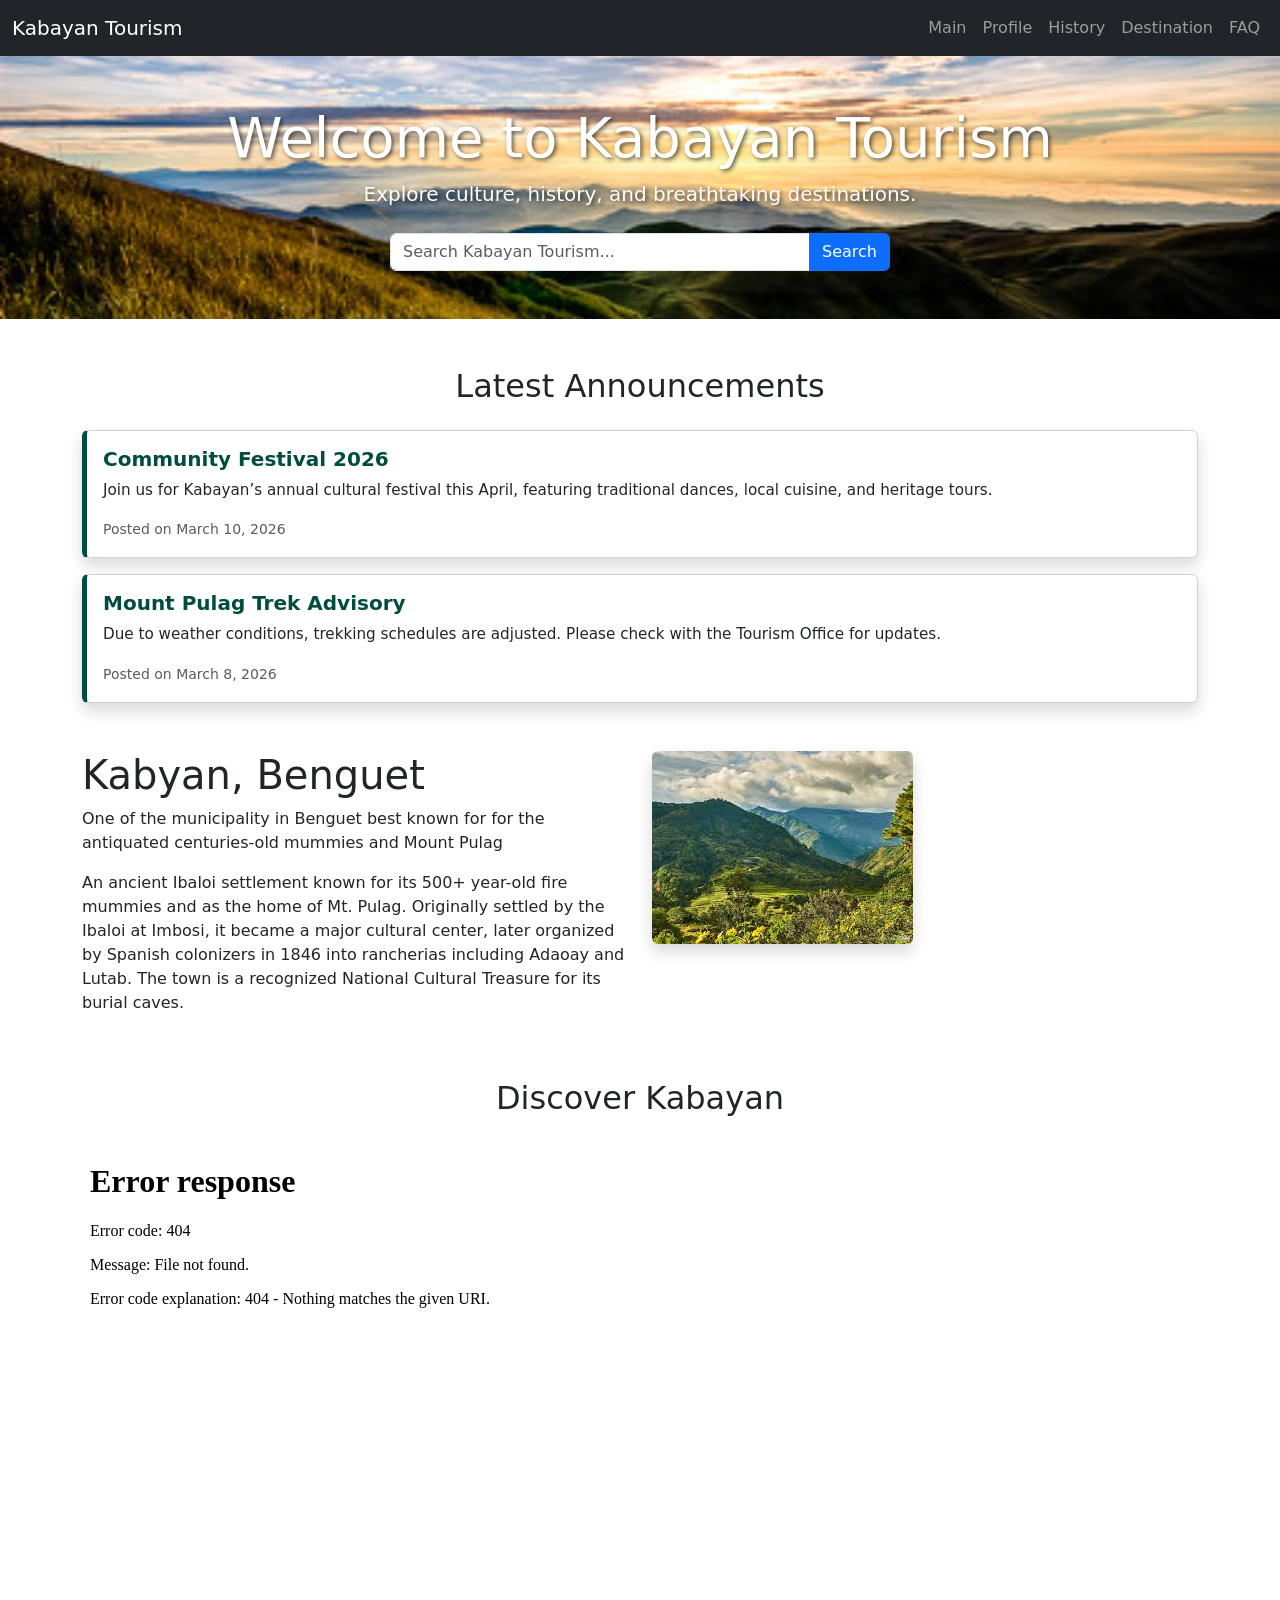
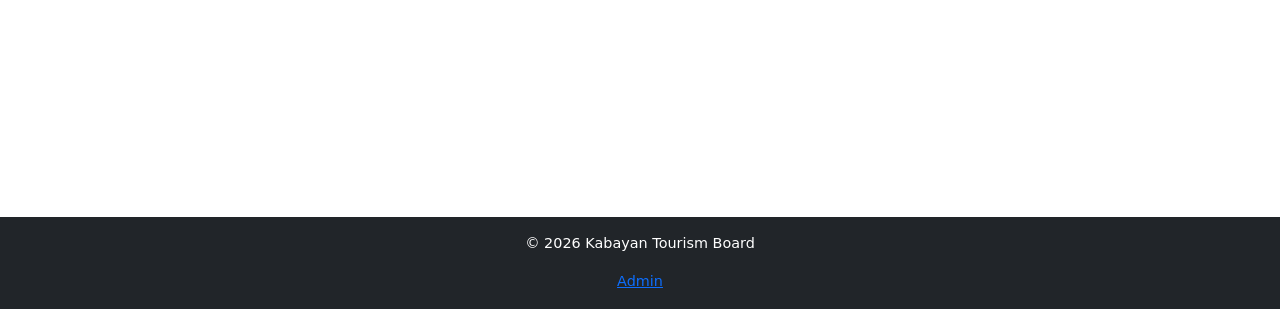
==== KABAYAN/index.html @ dd22f842 "Add files via upload" ====
<!DOCTYPE html>
<html lang="en">

<head>
    <meta charset="UTF-8">
    <meta name="viewport" content="width=device-width, initial-scale=1.0">
    <title>Kabayan Tourism - Main</title>
    <!-- Bootstrap CSS -->
    <link href="https://cdn.jsdelivr.net/npm/bootstrap@5.3.2/dist/css/bootstrap.min.css" rel="stylesheet">
    <link rel="stylesheet" href="css/style.css">
</head>

<body>
    <!-- Navbar -->
    <nav class="navbar navbar-expand-lg navbar-dark bg-dark">
        <div class="container-fluid">
            <a class="navbar-brand" href="index.html">Kabayan Tourism</a>
            <button class="navbar-toggler" type="button" data-bs-toggle="collapse" data-bs-target="#navbarNav"
                aria-controls="navbarNav" aria-expanded="false" aria-label="Toggle navigation">
                <span class="navbar-toggler-icon"></span>
            </button>
            <div class="collapse navbar-collapse" id="navbarNav">
                <ul class="navbar-nav ms-auto">
                    <li class="nav-item"><a class="nav-link" href="index.html">Main</a></li>
                    <li class="nav-item"><a class="nav-link" href="profile.html">Profile</a></li>
                    <li class="nav-item"><a class="nav-link" href="history.html">History</a></li>
                    <li class="nav-item"><a class="nav-link" href="destination.html">Destination</a></li>
                    <li class="nav-item"><a class="nav-link" href="faq.html">FAQ</a></li>
                </ul>
            </div>
        </div>
    </nav>
    <!-- Hero Section -->
    <header class="bg-light text-center py-5">
        <h1 class="display-4">Welcome to Kabayan Tourism</h1>
        <p class="lead">Explore culture, history, and breathtaking destinations.</p>

        <!-- Search Bar -->
        <div class="container mt-4">
            <form id="searchForm" class="d-flex justify-content-center">
                <div class="input-group" style="max-width: 500px;">
                    <input type="text" id="searchInput" class="form-control" placeholder="Search Kabayan Tourism..."
                        required>
                    <button class="btn btn-primary" type="submit">Search</button>
                </div>
            </form>
        </div>
    </header>
    <!-- Announcements Section -->
    <section class="container my-5">
        <h2 class="text-center mb-4">Latest Announcements</h2>
        <div class="card shadow mb-3">
            <div class="card-body">
                <h5 class="card-title">Community Festival 2026</h5>
                <p class="card-text">Join us for Kabayan’s annual cultural festival this April, featuring traditional
                    dances, local cuisine, and heritage tours.</p>
                <small class="text-muted">Posted on March 10, 2026</small>
            </div>
        </div>
        <div class="card shadow mb-3">
            <div class="card-body">
                <h5 class="card-title">Mount Pulag Trek Advisory</h5>
                <p class="card-text">Due to weather conditions, trekking schedules are adjusted. Please check with the
                    Tourism Office for updates.</p>
                <small class="text-muted">Posted on March 8, 2026</small>
            </div>
        </div>
    </section>
    <!-- Content -->
    <main class="container my-5">
        <div class="row">
            <div class="col-md-6">
                <h1>Kabyan, Benguet</h1>
                <p>One of the municipality in Benguet best known for for the antiquated centuries-old mummies and Mount
                    Pulag</p>
                <p>An ancient Ibaloi settlement known for its 500+ year-old fire mummies and as the home of Mt. Pulag.
                    Originally settled by the Ibaloi at Imbosi, it became a major cultural center, later organized by
                    Spanish colonizers in 1846 into rancherias including Adaoay and Lutab.
                    The town is a recognized National Cultural Treasure for its burial caves.</p>
            </div>
            <div class="col-md-6">
                <img src="images/bg_2.jpg" class="img-fluid rounded shadow" alt="Kabayan landscape">
            </div>
        </div>
    </main>


    <!-- Video Section -->
    <section class="container my-5 text-center">
        <h2 class="mb-4">Discover Kabayan</h2>
        <div class="ratio ratio-16x9">
            <iframe src="vd.mp4" title="Kabayan Tourism Video" allowfullscreen></iframe>
        </div>
    </section>
    <footer class="bg-dark text-white text-center py-3">
        <p>&copy; 2026 Kabayan Tourism Board</p>
        <!-- Hidden Admin Link -->
        <a href="login.html" class="admin-link">Admin</a>
    </footer>

    <!-- Bootstrap JS -->
    <script src="https://cdn.jsdelivr.net/npm/bootstrap@5.3.2/dist/js/bootstrap.bundle.min.js"></script>
    <script src="js/script.js"></script>
</body>

</html>
---- KABAYAN/css/style.css ----
header {
  background: url('../images/bg_1.jpg') no-repeat center center/cover;
  color: white;
}

header h1, header p {
  text-shadow: 2px 2px 4px rgba(0,0,0,0.6);
}

footer {
  font-size: 0.9rem;
}
.carousel-caption {
  padding: 1rem;
  font-size: 1rem;
}
.carousel-caption h5 {
  font-weight: bold;
}
.accordion-button {
  font-weight: bold;
}
.accordion-body {
  background: #f9f9f9;
}
.card {
  border-left: 5px solid #004d40;
}
.card-title {
  font-weight: bold;
}
.badge {
  margin-top: 0.5rem;
}
.card-title {
  font-weight: bold;
  color: #004d40;
}
.card-text {
  font-size: 0.95rem;
}
#results .card-title {
  font-weight: bold;
  .card-img-top {
  max-height: 180px;
  object-fit: cover;
}
}
.modal-body img {
  max-height: 300px;
  object-fit: cover;
}
.video-container {
  position: relative;
  display: inline-block;
}
#playButton {
  font-size: 1.5rem;
  background-color: rgba(0, 123, 255, 0.9);
  border: none;
}
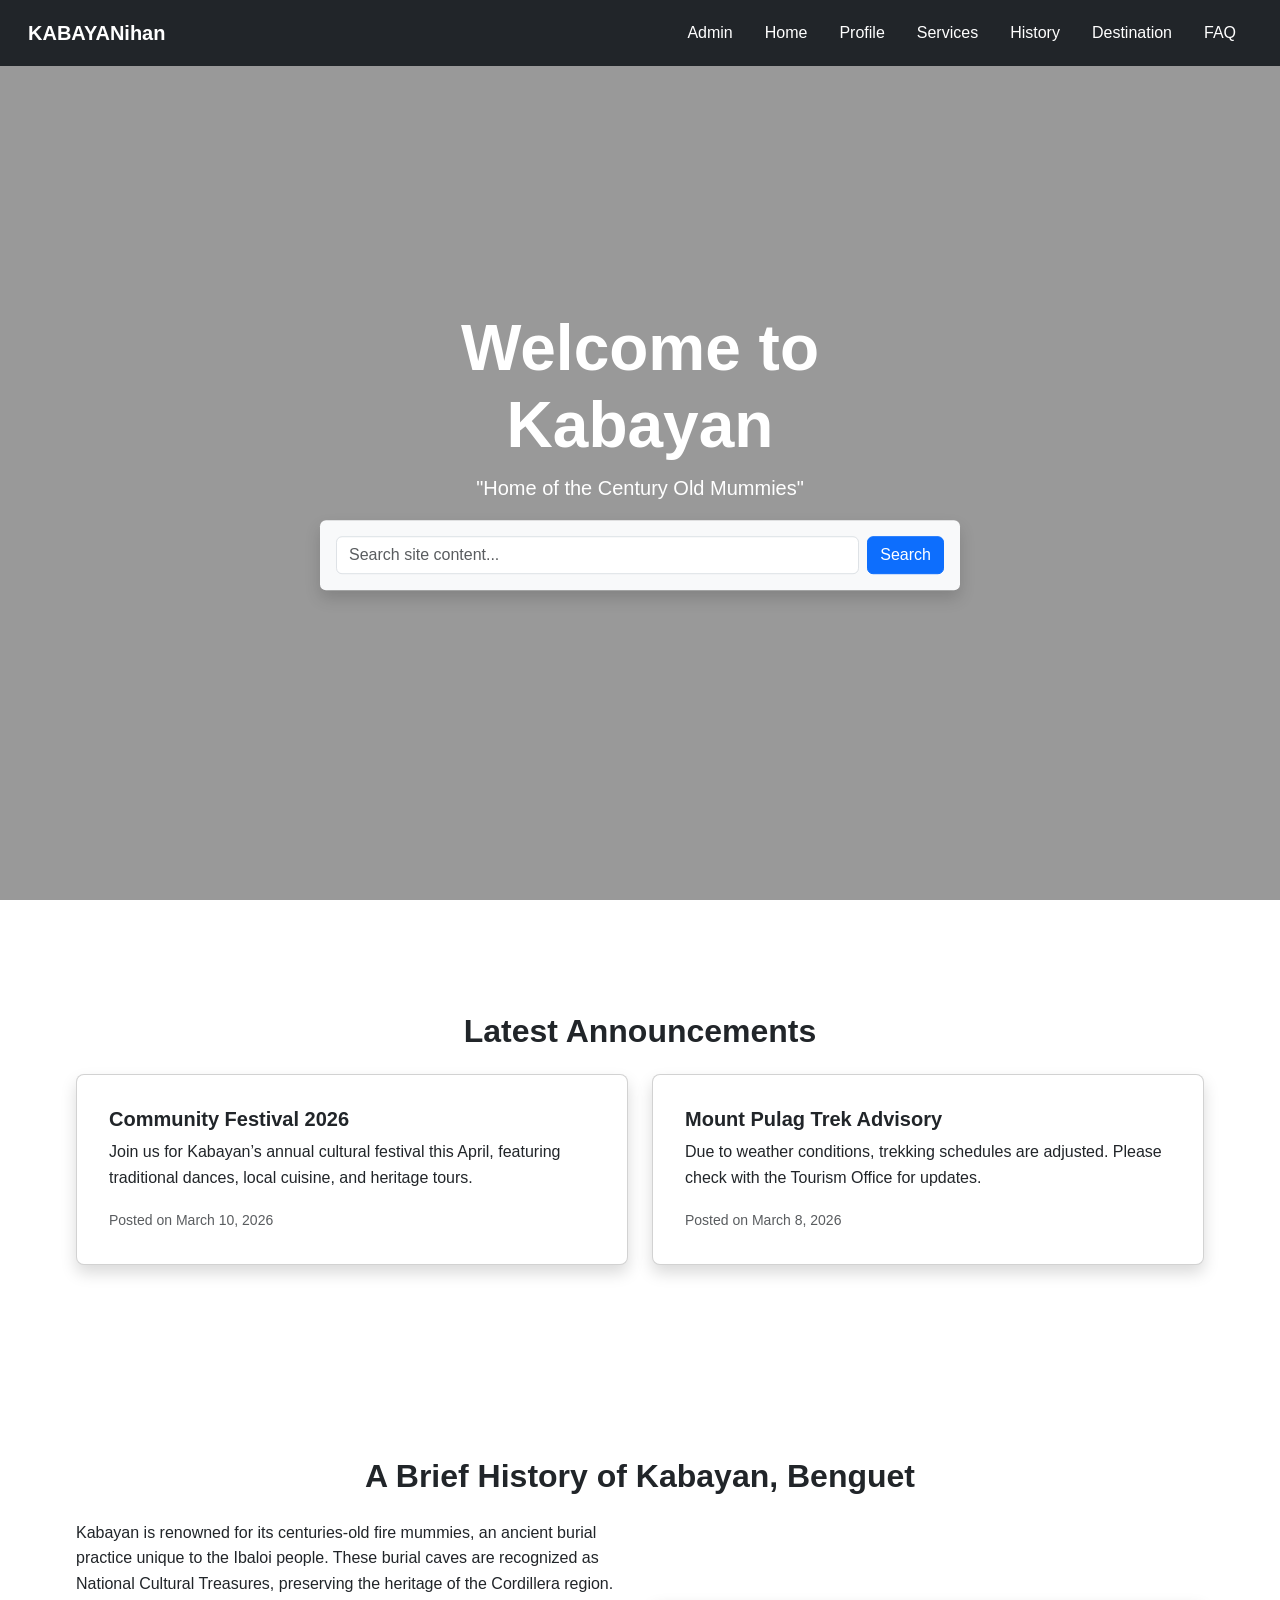
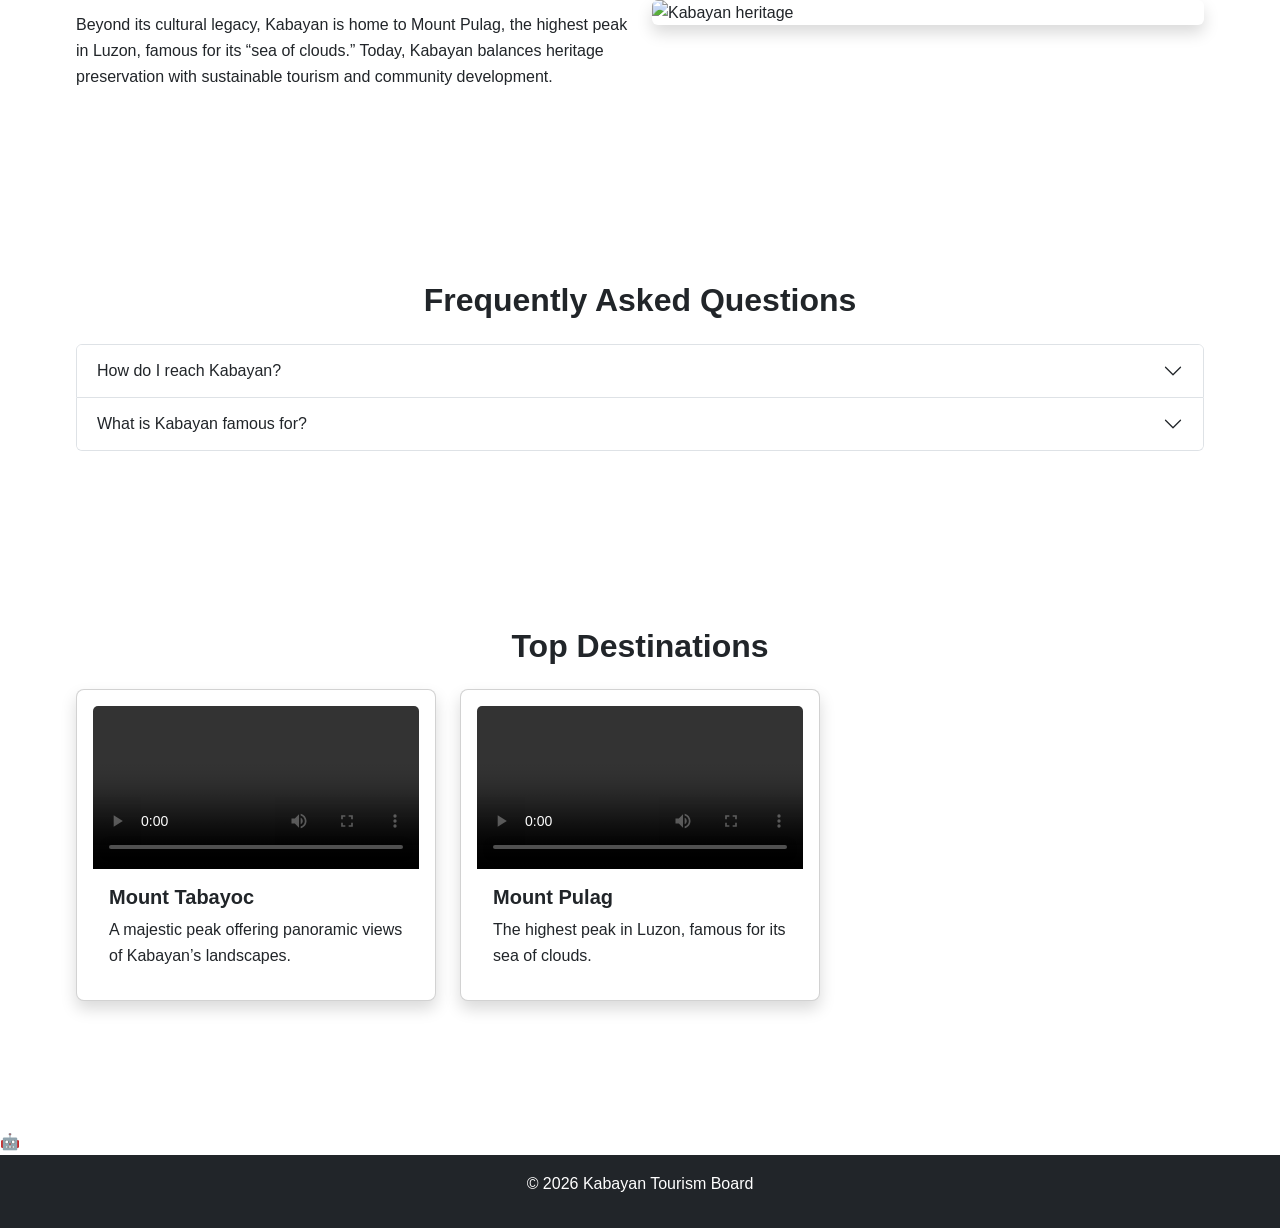
==== commit 28c40cba: "Add files via upload" ====
--- a/KABAYAN/index.html
+++ b/KABAYAN/index.html
@@ -4,103 +4,216 @@
 <head>
     <meta charset="UTF-8">
     <meta name="viewport" content="width=device-width, initial-scale=1.0">
-    <title>Kabayan Tourism - Main</title>
+    <title>Kabayan Tourism - Homepage</title>
     <!-- Bootstrap CSS -->
     <link href="https://cdn.jsdelivr.net/npm/bootstrap@5.3.2/dist/css/bootstrap.min.css" rel="stylesheet">
-    <link rel="stylesheet" href="css/style.css">
+    <!-- Global CSS -->
+    <link rel="stylesheet" href="css/kabayan-home.min.css">
 </head>
 
 <body>
     <!-- Navbar -->
-    <nav class="navbar navbar-expand-lg navbar-dark bg-dark">
+    <nav class="navbar navbar-expand-lg navbar-dark bg-dark fixed-top">
         <div class="container-fluid">
-            <a class="navbar-brand" href="index.html">Kabayan Tourism</a>
-            <button class="navbar-toggler" type="button" data-bs-toggle="collapse" data-bs-target="#navbarNav"
-                aria-controls="navbarNav" aria-expanded="false" aria-label="Toggle navigation">
+            <a class="navbar-brand fw-bold" href="#">KABAYANihan</a>
+            <button class="navbar-toggler" type="button" data-bs-toggle="collapse" data-bs-target="#navbarNav">
                 <span class="navbar-toggler-icon"></span>
             </button>
             <div class="collapse navbar-collapse" id="navbarNav">
                 <ul class="navbar-nav ms-auto">
-                    <li class="nav-item"><a class="nav-link" href="index.html">Main</a></li>
-                    <li class="nav-item"><a class="nav-link" href="profile.html">Profile</a></li>
-                    <li class="nav-item"><a class="nav-link" href="history.html">History</a></li>
-                    <li class="nav-item"><a class="nav-link" href="destination.html">Destination</a></li>
-                    <li class="nav-item"><a class="nav-link" href="faq.html">FAQ</a></li>
+                    <li class="nav-item"><a class="nav-link active" href="login.html">Admin</a></li>
+                    <li class="nav-item"><a class="nav-link active" href="index.html">Home</a></li>
+                    <li class="nav-item"><a class="nav-link active" href="profile.html">Profile</a></li>
+                    <li class="nav-item"><a class="nav-link active" href="service.html">Services</a></li>
+                    <li class="nav-item"><a class="nav-link active" href="history.html">History</a></li>
+                    <li class="nav-item"><a class="nav-link active" href="destination.html">Destination</a></li>
+                    <li class="nav-item"><a class="nav-link active" href="faq.html">FAQ</a></li>
                 </ul>
             </div>
         </div>
     </nav>
-    <!-- Hero Section -->
-    <header class="bg-light text-center py-5">
-        <h1 class="display-4">Welcome to Kabayan Tourism</h1>
-        <p class="lead">Explore culture, history, and breathtaking destinations.</p>
-
-        <!-- Search Bar -->
-        <div class="container mt-4">
-            <form id="searchForm" class="d-flex justify-content-center">
-                <div class="input-group" style="max-width: 500px;">
-                    <input type="text" id="searchInput" class="form-control" placeholder="Search Kabayan Tourism..."
-                        required>
-                    <button class="btn btn-primary" type="submit">Search</button>
-                </div>
-            </form>
+
+    <!-- Hero Video Section -->
+    <header class="video-hero position-relative text-center">
+        <video id="homepageVideo" autoplay muted loop poster="images/video-thumbnail.jpg">
+            <source src="videos/vd.mp4" type="video/mp4">
+        </video>
+        <div class="overlay"></div>
+        <!-- Circular Play Button -->
+        <button id="playButton" class="play-btn">▶</button>
+        <!-- Hero Text Overlay -->
+        <div class="content text-white position-absolute top-50 start-50 translate-middle">
+            <h1 class="display-3 fw-bold">Welcome to Kabayan</h1>
+            <p class="lead">"Home of the Century Old Mummies"</p>
+            <!-- Search Bar -->
+            <div class="search-box bg-light p-3 rounded shadow mt-3">
+                <form class="d-flex" onsubmit="return false;">
+                    <input type="text" id="searchInput" class="form-control me-2" placeholder="Search site content...">
+                    <button class="btn btn-primary" type="button">Search</button>
+                </form>
+                <p id="noResults" class="text-danger mt-2" style="display:none;">No results found.</p>
+            </div>
         </div>
     </header>
+
     <!-- Announcements Section -->
-    <section class="container my-5">
+    <section id="announcements" class="container my-5 fade-in">
         <h2 class="text-center mb-4">Latest Announcements</h2>
-        <div class="card shadow mb-3">
-            <div class="card-body">
-                <h5 class="card-title">Community Festival 2026</h5>
-                <p class="card-text">Join us for Kabayan’s annual cultural festival this April, featuring traditional
-                    dances, local cuisine, and heritage tours.</p>
-                <small class="text-muted">Posted on March 10, 2026</small>
-            </div>
-        </div>
-        <div class="card shadow mb-3">
-            <div class="card-body">
-                <h5 class="card-title">Mount Pulag Trek Advisory</h5>
-                <p class="card-text">Due to weather conditions, trekking schedules are adjusted. Please check with the
-                    Tourism Office for updates.</p>
-                <small class="text-muted">Posted on March 8, 2026</small>
-            </div>
-        </div>
-    </section>
-    <!-- Content -->
-    <main class="container my-5">
         <div class="row">
             <div class="col-md-6">
-                <h1>Kabyan, Benguet</h1>
-                <p>One of the municipality in Benguet best known for for the antiquated centuries-old mummies and Mount
-                    Pulag</p>
-                <p>An ancient Ibaloi settlement known for its 500+ year-old fire mummies and as the home of Mt. Pulag.
-                    Originally settled by the Ibaloi at Imbosi, it became a major cultural center, later organized by
-                    Spanish colonizers in 1846 into rancherias including Adaoay and Lutab.
-                    The town is a recognized National Cultural Treasure for its burial caves.</p>
-            </div>
-            <div class="col-md-6">
-                <img src="images/bg_2.jpg" class="img-fluid rounded shadow" alt="Kabayan landscape">
-            </div>
-        </div>
-    </main>
-
-
-    <!-- Video Section -->
-    <section class="container my-5 text-center">
-        <h2 class="mb-4">Discover Kabayan</h2>
-        <div class="ratio ratio-16x9">
-            <iframe src="vd.mp4" title="Kabayan Tourism Video" allowfullscreen></iframe>
-        </div>
-    </section>
-    <footer class="bg-dark text-white text-center py-3">
+                <div class="card shadow mb-3">
+                    <div class="card-body">
+                        <h5 class="card-title">Community Festival 2026</h5>
+                        <p class="card-text">Join us for Kabayan’s annual cultural festival this April, featuring
+                            traditional dances, local cuisine, and heritage tours.</p>
+                        <small class="text-muted">Posted on March 10, 2026</small>
+                    </div>
+                </div>
+            </div>
+            <div class="col-md-6">
+                <div class="card shadow mb-3">
+                    <div class="card-body">
+                        <h5 class="card-title">Mount Pulag Trek Advisory</h5>
+                        <p class="card-text">Due to weather conditions, trekking schedules are adjusted. Please check
+                            with the Tourism Office for updates.</p>
+                        <small class="text-muted">Posted on March 8, 2026</small>
+                    </div>
+                </div>
+            </div>
+        </div>
+    </section>
+
+    <!-- Brief History Section -->
+    <section id="history" class="container my-5 fade-in">
+        <h2 class="text-center mb-4">A Brief History of Kabayan, Benguet</h2>
+        <div class="row align-items-center">
+            <div class="col-md-6">
+                <p>Kabayan is renowned for its centuries-old fire mummies, an ancient burial practice unique to the
+                    Ibaloi people. These burial caves are recognized as National Cultural Treasures, preserving the
+                    heritage of the Cordillera region.</p>
+                <p>Beyond its cultural legacy, Kabayan is home to Mount Pulag, the highest peak in Luzon, famous for its
+                    “sea of clouds.” Today, Kabayan balances heritage preservation with sustainable tourism and
+                    community development.</p>
+            </div>
+            <div class="col-md-6">
+                <img src="images/bg_2.jpg" class="img-fluid rounded shadow" alt="Kabayan heritage">
+            </div>
+        </div>
+    </section>
+
+    <!-- FAQ Section -->
+    <section id="faq" class="container my-5 fade-in">
+        <h2 class="text-center mb-4">Frequently Asked Questions</h2>
+        <div class="accordion" id="faqAccordion">
+            <div class="accordion-item">
+                <h2 class="accordion-header" id="faq1">
+                    <button class="accordion-button collapsed" type="button" data-bs-toggle="collapse"
+                        data-bs-target="#collapse1">
+                        How do I reach Kabayan?
+                    </button>
+                </h2>
+                <div id="collapse1" class="accordion-collapse collapse" data-bs-parent="#faqAccordion">
+                    <div class="accordion-body">
+                        Kabayan can be reached via Baguio City through bus or private vehicle, with scenic routes across
+                        Benguet.
+                    </div>
+                </div>
+            </div>
+            <div class="accordion-item">
+                <h2 class="accordion-header" id="faq2">
+                    <button class="accordion-button collapsed" type="button" data-bs-toggle="collapse"
+                        data-bs-target="#collapse2">
+                        What is Kabayan famous for?
+                    </button>
+                </h2>
+                <div id="collapse2" class="accordion-collapse collapse" data-bs-parent="#faqAccordion">
+                    <div class="accordion-body">
+                        Kabayan is best known for its fire mummies, burial caves, and Mount Pulag’s “sea of clouds.”
+                    </div>
+                </div>
+            </div>
+        </div>
+    </section>
+
+    <!-- Destination Section -->
+    <section id="destination" class="container my-5 fade-in">
+        <h2 class="text-center mb-4">Top Destinations</h2>
+        <div class="row">
+            <div class="col-md-4">
+                <div class="card shadow mb-3">
+                    <video class="card-img-top" controls>
+                        <source src="videos/mt.tabayoc.mp4" type="video/mp4">
+                    </video>
+                    <div class="card-body">
+                        <h5 class="card-title">Mount Tabayoc</h5>
+                        <p class="card-text">A majestic peak offering panoramic views of Kabayan’s landscapes.</p>
+                    </div>
+                </div>
+            </div>
+            <div class="col-md-4">
+                <div class="card shadow mb-3">
+                    <video class="card-img-top" controls>
+                        <source src="videos/mt.pulag.mp4" type="video/mp4">
+                    </video>
+                    <div class="card-body">
+                        <h5 class="card-title">Mount Pulag</h5>
+                        <p class="card-text">The highest peak in Luzon, famous for its sea of clouds.</p>
+                    </div>
+                </div>
+            </div>
+        </div>
+    </section>
+    <div id="copilotTrigger" class="copilot-trigger">🤖</div>
+
+    <div id="copilotChat" class="copilot-chat">
+        <div class="chat-header">
+            Copilot Assistant
+            <button id="minimizeBtn" class="minimize-btn">−</button>
+            <button id="soundToggle" class="sound-btn">🔊</button>
+        </div>
+
+        <div class="chat-body" id="chatBody">
+            <p><strong>Copilot:</strong> Hi! Ask me about Kabayan, Benguet.</p>
+        </div>
+
+        <div class="chat-footer">
+            <!-- Quick Links -->
+            <div class="quick-links" id="quickLinks">
+                <button class="quick-btn" data-topic="pulag">⛰️ Mount Pulag</button>
+                <button class="quick-btn" data-topic="mummies">🪨 Fire Mummies</button>
+                <button class="quick-btn" data-topic="foodspots">🍲 Local Food Spots</button>
+            </div>
+
+            <!-- FAQ Menu -->
+            <div class="faq-menu" id="faqMenu">
+                <button class="faq-btn" data-topic="tourism">Tourism</button>
+                <button class="faq-btn" data-topic="culture">Culture</button>
+                <button class="faq-btn" data-topic="food">Food</button>
+                <button class="faq-btn" data-topic="festival">Festivals</button>
+                <button class="faq-btn" data-topic="lodging">Lodging</button>
+                <button class="faq-btn" data-topic="travel">Travel Tips</button>
+                <button class="faq-btn" data-topic="season">Best Time</button>
+            </div>
+
+            <!-- Back Button -->
+            <button id="backBtn" class="back-btn" style="display:none;">⬅ Back to Menu</button>
+        </div>
+
+        <!-- Audio -->
+        <audio id="expandSound" src="sounds/expand.mp3" preload="auto"></audio>
+        <audio id="collapseSound" src="sounds/collapse.mp3" preload="auto"></audio>
+    </div>
+
+
+
+    <!-- Footer -->
+    <footer class="bg-dark text-white text-center py-3 fade-in">
         <p>&copy; 2026 Kabayan Tourism Board</p>
-        <!-- Hidden Admin Link -->
-        <a href="login.html" class="admin-link">Admin</a>
     </footer>
 
     <!-- Bootstrap JS -->
     <script src="https://cdn.jsdelivr.net/npm/bootstrap@5.3.2/dist/js/bootstrap.bundle.min.js"></script>
-    <script src="js/script.js"></script>
+    <script src="js/kabayan-home.bundle.js"></script>
 </body>
 
 </html>
--- a/KABAYAN/css/kabayan-home.min.css
+++ b/KABAYAN/css/kabayan-home.min.css
@@ -0,0 +1,125 @@
+/* ===========================
+   Base Styles
+   =========================== */
+*{margin:0;padding:0;box-sizing:border-box}
+body{font-family:'Segoe UI',Arial,sans-serif;line-height:1.6}
+h1,h2,h3,h4,h5,h6{margin-bottom:.5rem;font-weight:600}
+p{margin-bottom:1rem}
+a{text-decoration:none;color:inherit}
+img,video{max-width:100%;height:auto;display:block}
+.container{width:90%;max-width:1200px;margin:0 auto}
+
+/* ===========================
+   Navbar Styles
+   =========================== */
+.navbar{display:flex;justify-content:space-between;align-items:center;padding:.75rem 1rem}
+.navbar .nav-link{color:#fff;margin:0 .5rem;transition:color .3s ease}
+.navbar .nav-link:hover{color:#ffc107}
+
+/* ===========================
+   Hero Section Styles
+   =========================== */
+.video-hero{position:relative;overflow:hidden;height:100vh}
+.video-hero video{object-fit:cover;width:100%;height:100%}
+.video-hero .overlay{position:absolute;top:0;left:0;width:100%;height:100%;background:rgba(0,0,0,.4)}
+.video-hero .hero-text{position:absolute;top:50%;left:50%;transform:translate(-50%,-50%);color:#fff;text-align:center}
+
+/* ===========================
+   Sections Styles
+   =========================== */
+section{padding:4rem 0}
+.cards{display:grid;grid-template-columns:repeat(auto-fit,minmax(250px,1fr));gap:1.5rem}
+.card{background:#fff;border-radius:8px;box-shadow:0 4px 10px rgba(0,0,0,.1);padding:1rem;transition:transform .3s ease}
+.card:hover{transform:translateY(-5px)}
+.faq{max-width:800px;margin:0 auto}
+.faq-item{border-bottom:1px solid #ddd;padding:1rem 0}
+.faq-question{cursor:pointer;font-weight:600}
+.faq-answer{display:none;padding-top:.5rem}
+
+/* ===========================
+   Copilot Widget Styles
+   =========================== */
+   
+.copilot-widget{position:fixed;bottom:20px;right:20px;width:300px;background:#fff;border:2px solid #212529;border-radius:8px;box-shadow:0 4px 12px rgba(0,0,0,.2);overflow:hidden;transition:all .3s ease}
+.copilot-header{background:#212529;color:#ffc107;padding:.75rem;font-weight:600}
+.copilot-body{padding:1rem;max-height:200px;overflow-y:auto}
+/* ===========================
+   Copilot Chatbot Enhancements
+   =========================== */
+.copilot-chat {
+  position: fixed;
+  bottom: 10px;
+  right: 20px;
+  width: 350px;
+  height: 400px;
+  background: #f8f9fa;
+  border: 1px solid #ddd;
+  border-radius: 8px;
+  display: none;
+  flex-direction: column;
+  transition: height 0.4s ease, opacity 0.4s ease;
+  opacity: 1;
+}
+.copilot-chat.collapsed {height:40px;opacity:.7;overflow:hidden}
+.chat-header {position:sticky;top:0;background:#212529;color:#ffc107;padding:.75rem;font-weight:600;z-index:10}
+.chat-body {flex:1;padding:.75rem;overflow-y:auto;font-size:.9rem}
+.chat-footer {position:sticky;bottom:0;background:#f8f9fa;padding:.5rem;border-top:1px solid #ddd;z-index:10}
+.faq-menu,.quick-links {display:flex;flex-wrap:wrap;gap:.5rem;padding:.5rem}
+.faq-btn,.quick-btn,.back-btn {flex:1 1 45%;background:#ffc107;border:none;border-radius:4px;padding:.5rem;cursor:pointer;font-size:.85rem;transition:background .3s ease}
+.quick-btn {background:#212529;color:#ffc107;display:flex;align-items:center;gap:.4rem}
+.quick-btn:hover,.faq-btn:hover,.back-btn:hover {background:#ffda44}
+.minimize-btn,.sound-btn {float:right;background:transparent;border:none;color:#ffc107;font-size:1.2rem;cursor:pointer;margin-left:.5rem}
+.minimize-btn:hover,.sound-btn:hover {color:#ffda44}
+@keyframes bounceExpand {0%{transform:scaleY(.9)}40%{transform:scaleY(1.05)}60%{transform:scaleY(.95)}80%{transform:scaleY(1.02)}100%{transform:scaleY(1)}}
+@keyframes bounceCollapse {0%{transform:scaleY(1)}40%{transform:scaleY(.95)}60%{transform:scaleY(1.02)}80%{transform:scaleY(.98)}100%{transform:scaleY(.9)}}
+@media(max-width:600px){.copilot-chat{width:95%;height:70vh;right:2.5%;bottom:10px}.faq-menu,.quick-links{flex-direction:column;align-items:stretch}.faq-btn,.quick-btn,.back-btn{width:100%;font-size:1rem;padding:.75rem}}
+/* ===========================
+   Footer Styles
+   =========================== */
+footer{background:#212529;color:#fff;text-align:center;padding:1.5rem 0}
+footer a{color:#ffc107;margin:0 .5rem}
+
+/* ===========================
+   Theme Styles with Transitions
+   =========================== */
+body,.navbar,.copilot-widget,.copilot-header,footer{transition:background-color .6s ease,color .6s ease}
+body.light-theme{background-color:#f8f9fa;color:#212529}
+body.light-theme .navbar{background-color:#212529}
+body.light-theme .navbar .nav-link:hover{color:#ffc107!important}
+body.light-theme .copilot-widget{background:#fff;border-color:#212529}
+body.light-theme .copilot-header{background:#212529;color:#ffc107}
+body.light-theme footer{background:#212529;color:#fff}
+body.dark-theme{background-color:#121212;color:#e0e0e0}
+body.dark-theme .navbar{background-color:#000}
+body.dark-theme .navbar .nav-link:hover{color:#ffc107!important}
+body.dark-theme .copilot-widget{background:#1e1e1e;border-color:#ffc107}
+body.dark-theme .copilot-header{background:#000;color:#ffc107}
+body.dark-theme footer{background:#000;color:#ffc107}
+.theme-toggle-btn{position:fixed;bottom:20px;left:20px;background:#ffc107;border:none;border-radius:50%;padding:12px;cursor:pointer;font-size:1.2rem;box-shadow:0 4px 10px rgba(0,0,0,.3);transition:transform .3s ease,background-color .6s ease}
+.theme-toggle-btn:hover{transform:scale(1.1);background-color:#ffda44}
+
+/* ===========================
+   Cinematic Cloud + Sky Layers
+   =========================== */
+.sky-gradient{position:absolute;top:0;left:0;width:100%;height:100%;z-index:-1;transition:background 1.5s ease}
+body.light-theme .sky-gradient{background:linear-gradient(to top,#ffda77 0%,#ffe8b3 40%,#87ceeb 100%)}
+body.dark-theme .sky-gradient{background:linear-gradient(to top,#0d1b2a 0%,#1b263b 40%,#415a77 100%)}
+.clouds{position:absolute;top:0;left:0;width:300%;height:100%;background-repeat:repeat-x;background-size:cover;opacity:0;pointer-events:none;transition:opacity 1.2s ease}
+.clouds.layer1{background-image:url('images/clouds1.png');animation:moveClouds1 40s linear infinite,floatClouds 6s ease-in-out infinite}
+.clouds.layer2{background-image:url('images/clouds2.png');animation:moveClouds2 70s linear infinite,floatClouds 8s ease-in-out infinite}
+.clouds.layer3{background-image:url('images/clouds3.png');animation:moveClouds3 120s linear infinite,floatClouds 10s ease-in-out infinite}
+@keyframes moveClouds1{from{transform:translateX(0)}to{transform:translateX(-33%)}}
+@keyframes moveClouds2{from{transform:translateX(0)}to{transform:translateX(-25%)}}
+@keyframes moveClouds3{from{transform:translateX(0)}to{transform:translateX(-15%)}}
+@keyframes floatClouds{0%,100%{transform:translateY(0)}50%{transform:translateY(-10px)}}
+body.dark-theme .clouds{opacity:.4}
+body.light-theme .clouds{opacity:0}
+
+/* ===========================
+   Starfield Layer
+   =========================== */
+.stars{position:absolute;top:0;left:0;width:100%;height:100%;background:transparent;pointer-events:none;opacity:0;transition:opacity 1.5s ease}
+.stars::before,.stars::after{content:"";position:absolute;width:200%;height:200%;background-image:radial-gradient(2px 2px at 20% 30%,#fff,transparent),radial-gradient(1.5px 1.5px at 50% 70%,#fff,transparent),radial-gradient(2px 2px at 80% 20%,#fff,transparent),radial-gradient(1px 1px at 30% 90%,#fff,transparent),radial-gradient(1.5px 1.5px at 70% 50%,#fff,transparent);background-repeat:repeat;animation:twinkle 8s ease-in-out infinite}
+@keyframes twinkle{0%,100%{opacity:.8}50%{opacity:.4}}
+body.dark-theme .stars{opacity:.6}
+body.light-theme .stars{opacity:0}
